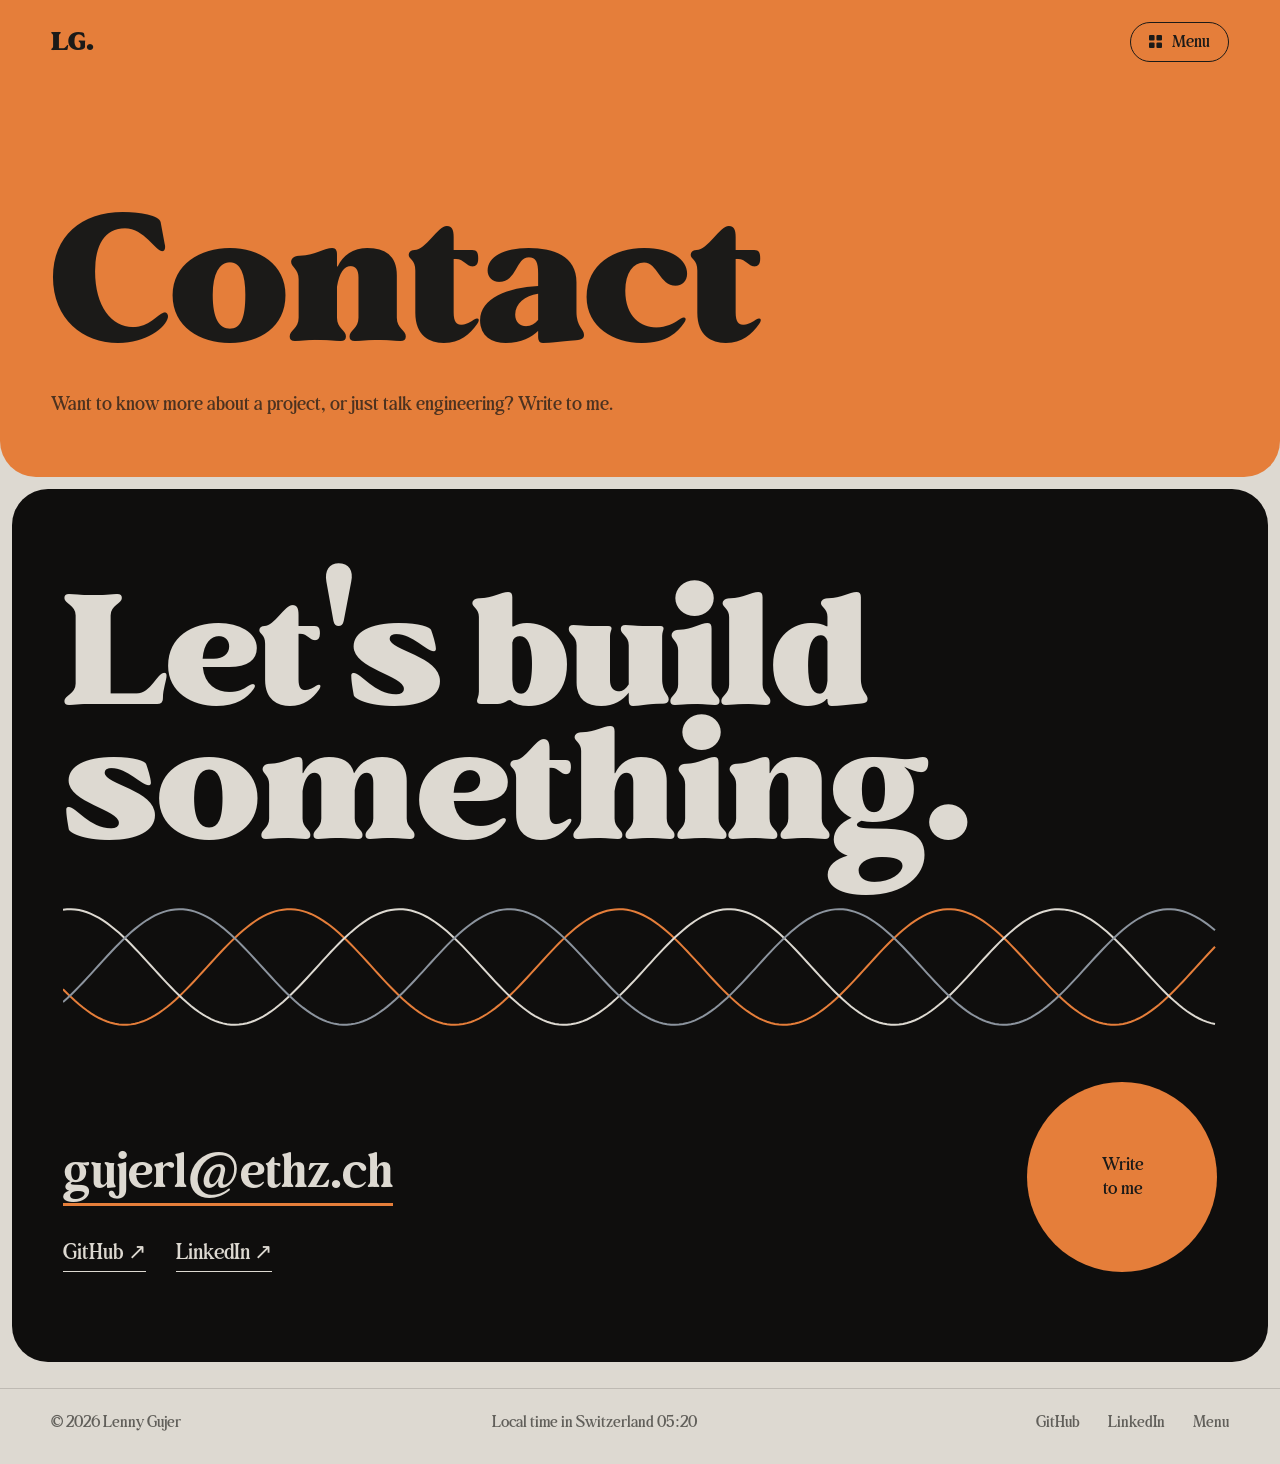
==== contact.html @ b388621c "Rebuild site around 3D generator sequence and tile menu - Home: scroll-driven 3D generator (three.js" ====
<!DOCTYPE html>
<html lang="en">
<head>
<meta charset="utf-8">
<meta name="viewport" content="width=device-width, initial-scale=1">
<title>Contact — Lenny Gujer</title>
<meta name="description" content="Get in touch with Lenny Gujer.">
<link rel="icon" href="data:image/svg+xml,%3Csvg xmlns='http://www.w3.org/2000/svg' viewBox='0 0 32 32'%3E%3Crect width='32' height='32' rx='7' fill='%231B1A18'/%3E%3Ccircle cx='16' cy='16' r='9' fill='none' stroke='%23DDD9D1' stroke-width='2.5'/%3E%3Ccircle cx='16' cy='16' r='3' fill='%23E57E3A'/%3E%3C/svg%3E">
<link rel="stylesheet" href="assets/fonts.css">
<link rel="stylesheet" href="assets/main.css">
</head>
<body class="page" style="--tone:var(--cop)">

<!-- Farbfläche, die beim Laden nach oben wegfährt (setzt den Übergang vom Kachel-Menü fort) -->
<div class="veil" aria-hidden="true"></div>
<script>try{var c=sessionStorage.getItem("veil");if(c){document.currentScript.previousElementSibling.style.background=c;sessionStorage.removeItem("veil")}}catch(e){}</script>

<nav class="nav" aria-label="Main">
  <a class="logo" href="index.html" aria-label="Lenny Gujer, start page">LG<i>.</i></a>
  <a class="menu-btn" href="index.html#tiles"><svg viewBox="0 0 14 14" aria-hidden="true"><rect width="6" height="6" rx="1.2"/><rect x="8" width="6" height="6" rx="1.2"/><rect y="8" width="6" height="6" rx="1.2"/><rect x="8" y="8" width="6" height="6" rx="1.2"/></svg>Menu</a>
</nav>

<header class="p-hero">
  <div class="wrap">
    <h1>Contact</h1>
    <p class="lead">Want to know more about a project, or just talk engineering? Write to me.</p>
  </div>
</header>

<main>
  <section class="sec sheet" id="contact">
    <div class="wrap">
      <h2 class="huge" data-rv>Let's build<br>something.</h2>
      <canvas id="waves" aria-hidden="true"></canvas>
      <div class="c-row" data-rv>
        <div>
          <a class="mail" id="mail"></a>
          <p class="c-links"><a data-gh target="_blank" rel="noopener">GitHub <span aria-hidden="true">↗</span></a><a data-li target="_blank" rel="noopener">LinkedIn <span aria-hidden="true">↗</span></a></p>
        </div>
        <a class="orb" id="orb"><span>Write<br>to me</span></a>
      </div>
    </div>
  </section>
</main>

<footer class="foot">
  <div class="wrap">
    <span id="copy"></span>
    <span id="clock"></span>
    <span class="f-links"><a data-gh target="_blank" rel="noopener">GitHub</a><a data-li target="_blank" rel="noopener">LinkedIn</a><a href="index.html#tiles">Menu</a></span>
  </div>
</footer>

<!-- Der Inhalt (Texte, Projekte, Links) steht in assets/content.js -->
<script src="assets/content.js"></script>
<script type="module" src="assets/site.js"></script>
</body>
</html>
---- assets/fonts.css ----
/* Schrift «Behind The Nineties» (Casloop Studio), frei für persönliche Nutzung.
   Die Dateien liegen in assets/fonts/. Der Browser lädt nur die Schnitte, die die Seite wirklich braucht. */
@font-face{font-family:"Behind The Nineties";font-weight:400;font-style:normal;font-display:swap;src:url(fonts/Behind-The-Nineties-Rg.otf) format("opentype")}
@font-face{font-family:"Behind The Nineties";font-weight:500;font-style:normal;font-display:swap;src:url(fonts/Behind-The-Nineties-Md.otf) format("opentype")}
@font-face{font-family:"Behind The Nineties";font-weight:600;font-style:normal;font-display:swap;src:url(fonts/Behind-The-Nineties-Smbd.otf) format("opentype")}
@font-face{font-family:"Behind The Nineties";font-weight:700;font-style:normal;font-display:swap;src:url(fonts/Behind-The-Nineties-Bd.otf) format("opentype")}
@font-face{font-family:"Behind The Nineties";font-weight:800;font-style:normal;font-display:swap;src:url(fonts/Behind-The-Nineties-Xbd.otf) format("opentype")}
@font-face{font-family:"Behind The Nineties";font-weight:900;font-style:normal;font-display:swap;src:url(fonts/Behind-The-Nineties-Blk.otf) format("opentype")}
---- assets/main.css ----
/* =====================================================================
   Lenny Gujer — Portfolio. Layout für Desktop-Browser.
   ===================================================================== */
:root{
  --paper:#DDD9D1;
  --ink:#1B1A18;
  --dark:#0F0E0D;
  --dim:rgba(27,26,24,.64);
  --rule:rgba(27,26,24,.16);
  /* Akzentfarben */
  --cop:#E57E3A;   /* Kupfer: in Arbeit */
  --lime:#B7D63E;  /* erledigt */
  --blue:#6C8CFF;  /* geplant */
  --lav:#C8B6F2;
  --yel:#F0C94A;
  --sky:#8FD0EC;
  --plum:#5E2140;
  --serif:"Behind The Nineties",Georgia,"Times New Roman",serif;
  --ease:cubic-bezier(.2,.7,.2,1);
  --pad:4vw;
}
*{box-sizing:border-box}
html{scroll-behavior:smooth;-webkit-text-size-adjust:100%}
body{margin:0;background:var(--paper);color:var(--ink);font:500 20px/1.5 var(--serif);overflow-x:clip;-webkit-font-smoothing:antialiased}
a{color:inherit}
a:focus-visible,[tabindex]:focus-visible{outline:2px solid var(--cop);outline-offset:4px}
img{display:block;max-width:100%}
h1,h2,h3,p{margin:0}
h2,h3{text-wrap:balance}
p{text-wrap:pretty}
::selection{background:var(--cop);color:var(--ink)}
.mono{font:500 16px/1.4 var(--serif)}

/* ---------- Navigation ---------- */
.nav{position:fixed;top:0;left:0;right:0;z-index:50;display:flex;justify-content:space-between;align-items:center;
  padding:22px var(--pad);color:#fff;mix-blend-mode:difference;transition:opacity .35s}
.nav.off{opacity:0;pointer-events:none}
.logo{font:800 26px/1 var(--serif);text-decoration:none}
.logo i{font-style:normal}
.menu-btn{display:inline-flex;align-items:center;gap:10px;padding:10px 18px 11px;border:1px solid currentColor;border-radius:999px;
  text-decoration:none;font:500 17px/1 var(--serif);transition:background .25s,color .25s;will-change:transform}
.menu-btn svg{width:13px;height:13px;fill:currentColor}
.menu-btn:hover{background:#fff;color:#000}

/* ---------- Generator-Sequenz ---------- */
.seq{position:relative}
.seq-pin{position:sticky;top:0;height:100vh;overflow:hidden;background:var(--dark);color:var(--paper)}
.seq-pin.lit{color:var(--ink)}
#gl{position:absolute;inset:0;width:100%;height:100%;display:block}
#leaders{position:absolute;inset:0;width:100%;height:100%;pointer-events:none;overflow:visible}
#leaders path{fill:none;stroke:var(--ink);stroke-width:1;opacity:0;transition:opacity .3s}
#leaders circle{fill:var(--ink);opacity:0;transition:opacity .3s}
#leaders .on{opacity:.7}
#leaders circle.on{opacity:1}
#leaders .hi{stroke:var(--ink);opacity:1;stroke-width:1.4}
.lab{position:absolute;font:500 16px/1 var(--serif);white-space:nowrap;color:var(--ink);
  padding:6px 8px;margin:-6px -8px;border-radius:5px;opacity:0;pointer-events:none;cursor:default;transition:opacity .3s,background .2s,color .2s}
.lab.on{opacity:1;pointer-events:auto}
.lab.hi{background:var(--ink);color:var(--paper)}

/* Intro */
.intro{position:absolute;left:var(--pad);bottom:7vh;will-change:transform,opacity}
.intro .role{margin:0 0 22px .5vw;opacity:.75}
#name{font:800 clamp(90px,13.4vw,236px)/.84 var(--serif);letter-spacing:-.012em;text-shadow:0 0 40px rgba(15,14,13,.55)}
#name .ln{display:block;overflow:hidden;padding:.06em .04em .02em 0}
#name .ch{display:inline-block;transform:translateY(105%);animation:rise 1s var(--ease) forwards;animation-delay:calc(var(--i)*45ms + .15s)}
#name .dot{color:var(--cop)}
@keyframes rise{to{transform:none}}
.hint{position:absolute;right:var(--pad);bottom:7vh;display:flex;align-items:center;gap:14px;opacity:.7}
.hint::after{content:"";width:1px;height:46px;background:linear-gradient(currentColor,transparent);animation:drop 1.8s ease-in-out infinite}
@keyframes drop{0%{transform:scaleY(0);transform-origin:top}55%{transform:scaleY(1);transform-origin:top}56%{transform-origin:bottom}100%{transform:scaleY(0);transform-origin:bottom}}

/* Übersicht und Etappen-Karten (oben links) */
.ov,.cards{position:absolute;left:var(--pad);top:15vh;width:min(34rem,33vw)}
.ov{opacity:0;visibility:hidden}
.eyebrow{display:flex;align-items:center;gap:10px;margin-bottom:22px;color:var(--dim)}
.eyebrow i{width:9px;height:9px;border-radius:50%;background:var(--c,var(--cop))}
.ov h2{font:600 clamp(46px,5.1vw,84px)/.98 var(--serif);margin-bottom:22px}
.lead{font-size:clamp(19px,1.45vw,23px);line-height:1.45;color:var(--dim);max-width:31em}
.specs{display:grid;grid-template-columns:repeat(3,auto);justify-content:start;gap:0 34px;margin:28px 0 30px}
.specs div{border-top:1px solid var(--rule);padding:10px 0 14px;min-width:7.5em}
.specs dt{font:500 15px/1.4 var(--serif);color:var(--dim)}
.specs dd{margin:2px 0 0;font-weight:600;font-size:21px}
.btn{display:inline-flex;align-items:center;gap:.6em;padding:.85em 1.3em;border:1px solid currentColor;border-radius:999px;
  text-decoration:none;font:500 16px/1 var(--serif);transition:background .25s,color .25s;will-change:transform}
.m-in{display:inline-flex;align-items:center;gap:.6em;will-change:transform}
.btn:hover{background:var(--ink);color:var(--paper)}
.sheet .btn:hover{background:var(--paper);color:var(--ink)}

.card{position:absolute;left:0;top:0;width:100%;opacity:0;transform:translateY(26px);pointer-events:none;
  transition:opacity .45s var(--ease),transform .55s var(--ease)}
.card.on{opacity:1;transform:none;pointer-events:auto}
.c-meta{display:flex;align-items:center;gap:16px;margin-bottom:20px}
.c-no{font:500 16px/1 var(--serif);color:var(--dim)}
.chip{display:inline-flex;align-items:center;gap:8px;padding:6px 12px 6px;border-radius:999px;font:500 15px/1 var(--serif);border:1px solid var(--ink)}
.chip.done{background:var(--lime);border-color:var(--lime)}
.chip.active{background:var(--cop);border-color:var(--cop)}
.chip.active::before{content:"";width:7px;height:7px;border-radius:50%;background:var(--ink);animation:blink 1.4s ease-in-out infinite}
.chip.planned{border-style:dashed;color:var(--ink)}
.chip.planned::before{content:"";width:7px;height:7px;border-radius:50%;background:var(--blue)}
@keyframes blink{50%{opacity:.15}}
.card h3{font:600 clamp(38px,3.9vw,62px)/1 var(--serif);margin-bottom:20px}
.card p{font-size:clamp(19px,1.45vw,23px);line-height:1.45;color:var(--dim);max-width:27em}
.card figure{margin:22px 0 0;max-width:340px;border-radius:12px;overflow:hidden}

/* Oszilloskop (Etappe «Testing») */
#scope{position:absolute;left:var(--pad);top:53vh;width:min(430px,31vw);height:150px;opacity:0;transition:opacity .4s}
#scope.on{opacity:1}

/* ---------- Kachel-Menü ---------- */
.menu{position:absolute;inset:0;display:grid;grid-template-columns:repeat(12,minmax(0,1fr));grid-template-rows:repeat(6,minmax(0,1fr));gap:10px;padding:10px;
  visibility:hidden;pointer-events:none;will-change:transform;color:var(--ink)}
.menu.on{visibility:visible}
.menu.ready{pointer-events:auto}
.tile{position:relative;display:block;overflow:hidden;border-radius:16px;padding:22px 26px;text-decoration:none;color:var(--ink)}
.tile h3{font:600 clamp(26px,2.7vw,44px)/1 var(--serif);position:relative;z-index:1}
.tile small{display:block;margin-top:8px;font-size:15px;opacity:.75;position:relative;z-index:1}
.tile .art{position:absolute;transition:transform .6s var(--ease)}
.tile svg.art{fill:none;stroke:currentColor;stroke-width:2.2;stroke-linecap:round;stroke-linejoin:round}
.t-about{grid-column:1/4;grid-row:1/5;background:var(--lav)}
.t-proj{grid-column:4/10;grid-row:1/3;background:var(--yel)}
.t-cv{grid-column:10/13;grid-row:1/4;background:var(--sky)}
.t-hole{grid-column:4/8;grid-row:3/5;box-shadow:inset 0 0 0 1.5px var(--ink)}
.t-skill{grid-column:8/10;grid-row:3/5;background:var(--lime)}
.t-contact{grid-column:10/13;grid-row:4/7;background:var(--cop)}
.t-gh{grid-column:1/4;grid-row:5/7;background:var(--ink);color:var(--paper)}
.t-now{grid-column:4/10;grid-row:5/7;background:var(--plum);color:var(--paper)}

.t-photo{position:absolute;right:7%;bottom:-7%;width:68%;aspect-ratio:4/5;object-fit:cover;border-radius:12px;transform:rotate(5deg);
  transition:transform .6s var(--ease);box-shadow:0 18px 40px rgba(27,26,24,.25)}
.t-about:hover .t-photo{transform:rotate(0) translateY(-5%) scale(1.03)}
.a-timer{right:5%;bottom:8%;height:74%;aspect-ratio:1}
.a-timer .arc{stroke-width:9;stroke-dasharray:28 100;transform:rotate(-90deg);transform-origin:60px 64px;transition:stroke-dasharray 1.1s var(--ease)}
.t-proj:hover .a-timer .arc{stroke-dasharray:86 100}
.a-path{right:8%;bottom:8%;height:56%;aspect-ratio:120/170}
.a-path circle{fill:var(--sky);transition:fill .3s}
.t-cv:hover .a-path circle{fill:var(--ink)}
.t-cv:hover .a-path circle:nth-of-type(2){transition-delay:.12s}
.t-cv:hover .a-path circle:nth-of-type(3){transition-delay:.24s}
.a-chip{right:9%;bottom:8%;width:58%;aspect-ratio:1}
.t-skill:hover .a-chip{transform:rotate(90deg)}
.a-at{right:4%;bottom:-9%;font:800 clamp(140px,17vw,290px)/1 var(--serif)}
.t-contact:hover .a-at{transform:rotate(-14deg) scale(1.05)}
.a-arrow{right:7%;bottom:-2%;font:500 clamp(90px,10vw,170px)/1 var(--serif)}
.t-gh:hover .a-arrow{transform:translate(10%,-12%)}
.a-waves{left:0;right:0;bottom:10%;width:100%;height:46%}
.a-waves path{stroke-width:2.4;vector-effect:non-scaling-stroke;animation:flow 2.6s linear infinite;animation-play-state:paused}
.a-waves .w1{stroke:var(--cop)}
.a-waves .w2{stroke:var(--paper)}
.a-waves .w3{stroke:#9aa2ac}
.t-now:hover .a-waves path{animation-play-state:running}
@keyframes flow{to{transform:translateX(-200px)}}
.t-hole h3{opacity:var(--ho,1)}
.t-hole small{opacity:calc(var(--ho,1)*.6)}
.t-hole:hover{box-shadow:inset 0 0 0 3px var(--ink)}

/* ---------- Abschnitte ---------- */
main{position:relative;z-index:1;background:var(--paper)}
.sec{padding:clamp(110px,17vh,190px) 0}
.wrap{max-width:1360px;margin:0 auto;padding:0 var(--pad)}
.sec h2{font:600 clamp(52px,6.2vw,104px)/.96 var(--serif)}
.head{display:grid;grid-template-columns:minmax(0,1.15fr) minmax(0,1fr);gap:6vw;align-items:end;margin-bottom:64px}
[data-rv]{opacity:0;transform:translateY(46px);transition:opacity 1s var(--ease) var(--d,0s),transform 1s var(--ease) var(--d,0s)}
[data-rv].in{opacity:1;transform:none}

.sheet{background:var(--dark);color:var(--paper);border-radius:36px;margin:0 12px;--dim:rgba(221,217,209,.62);--rule:rgba(221,217,209,.16)}

/* About */
.me-grid{display:grid;grid-template-columns:minmax(0,1.5fr) minmax(0,1fr);gap:7vw;align-items:start}
.big{font:600 clamp(34px,3.7vw,60px)/1.08 var(--serif);margin-bottom:44px}
.me-more{display:grid;grid-template-columns:1fr 1fr;gap:34px;color:var(--dim);font-size:21px;line-height:1.45}
.facts{display:grid;grid-template-columns:repeat(4,auto);justify-content:start;gap:0 40px;margin:56px 0 0}
.facts div{border-top:1px solid var(--rule);padding-top:12px}
.facts dt{color:var(--dim);font-size:15px}
.facts dd{margin:2px 0 0;font:600 20px/1.25 var(--serif)}
.me-pic{position:relative;margin:0}
.me-pic::before{content:"";position:absolute;inset:8% -7% -6% 12%;border-radius:22px;background:var(--lav)}
.me-frame{position:relative;border-radius:22px;overflow:hidden;aspect-ratio:777/1000}
.me-frame img{width:100%;height:112%;object-fit:cover;will-change:transform}

/* Projects */
.rows{border-top:1px solid var(--rule)}
.row{display:grid;grid-template-columns:5rem minmax(0,1fr) minmax(0,1.25fr) 11rem 4rem;gap:28px;align-items:center;padding:34px 0;border-bottom:1px solid var(--rule);
  text-decoration:none;position:relative;transition:padding .45s var(--ease)}
.row::before{content:"";position:absolute;inset:0 -3vw;border-radius:18px;background:var(--paper);opacity:0;transform:scaleY(.6);transition:opacity .3s,transform .45s var(--ease)}
.row>*{position:relative;transition:color .25s}
.row:hover{padding-left:20px;padding-right:20px}
.row:hover::before{opacity:1;transform:none}
.row:hover>*{color:var(--ink)}
.r-no,.r-when{color:var(--dim)}
.r-title{font:600 clamp(40px,4.6vw,76px)/1 var(--serif)}
.r-text{color:var(--dim);font-size:19px;line-height:1.4}
.r-text em{display:block;margin-top:10px;font:500 15px/1.4 var(--serif);font-style:normal;opacity:.8}
.r-go{font-size:44px;line-height:1;justify-self:end;transition:transform .4s var(--ease),color .25s}
.row:hover .r-go{transform:translate(6px,-6px)}
.peek{position:fixed;left:0;top:0;z-index:40;width:330px;aspect-ratio:16/10;border-radius:16px;overflow:hidden;pointer-events:none;
  background:var(--yel);color:var(--ink);display:grid;place-items:center;font:800 150px/1 var(--serif);
  transform:translate(-50%,-50%) scale(0);transition:transform .4s var(--ease);box-shadow:0 30px 60px rgba(0,0,0,.35)}
.peek.on{transform:translate(-50%,-50%) scale(1)}
.peek img{position:absolute;inset:0;width:100%;height:100%;object-fit:cover}

/* CV */
.cv-grid{display:grid;grid-template-columns:minmax(0,1.15fr) minmax(0,1fr);gap:6vw}
.time{margin:0 0 34px;padding:0;list-style:none}
.time li{display:grid;grid-template-columns:10rem 1fr;gap:24px;padding:24px 0;border-top:1px solid var(--rule);position:relative}
.time li::before{content:"";position:absolute;left:-22px;top:33px;width:9px;height:9px;border-radius:50%;background:var(--sky);box-shadow:0 0 0 1.5px var(--ink)}
.time .yr{color:var(--dim);padding-top:8px}
.time strong{display:block;font-weight:600;font-size:clamp(26px,2.3vw,36px);line-height:1.1}
.time span{color:var(--dim)}
.stack{margin:0}
.stack div{padding:20px 0 22px;border-top:1px solid var(--rule)}
.stack dt{color:var(--dim);margin-bottom:12px;font:500 15px/1.4 var(--serif)}
.stack dd{margin:0;display:flex;flex-wrap:wrap;gap:8px}
.stack dd span{padding:7px 14px 8px;border:1px solid var(--ink);border-radius:999px;font-size:17px;line-height:1.1;transition:background .2s,color .2s}
.stack dd span:hover{background:var(--ink);color:var(--paper)}

/* Contact */
.huge{font:800 clamp(80px,12.2vw,214px)/.86 var(--serif)!important;letter-spacing:-.012em}
#waves{display:block;width:100%;height:170px;margin:26px 0 30px}
.c-row{display:flex;justify-content:space-between;align-items:flex-end;gap:40px}
.mail{display:inline-block;margin-top:22px;font:600 clamp(30px,3.8vw,62px)/1.1 var(--serif);text-decoration:none;
  background:linear-gradient(var(--cop),var(--cop)) 0 100%/100% 3px no-repeat;padding-bottom:8px;transition:color .25s}
.mail:hover{color:var(--cop)}
.orb{flex:none;width:190px;height:190px;border-radius:50%;background:var(--cop);color:var(--ink);display:grid;place-items:center;text-align:center;
  text-decoration:none;font:500 18px/1.35 var(--serif);cursor:pointer;transition:background .25s;will-change:transform}
.orb:hover{background:var(--paper)}
.orb span{display:block}
.c-links{display:flex;gap:30px;margin-top:30px;font-size:22px}
.c-links a{display:inline-block;text-decoration:none;background:linear-gradient(currentColor,currentColor) 0 100%/100% 1px no-repeat;padding-bottom:3px}
.c-links a:hover{color:var(--cop)}

/* ---------- Fuss (alle Seiten) ---------- */
.foot{position:relative;z-index:1;background:var(--paper);padding:26px 0 30px}
.foot .wrap{display:flex;justify-content:space-between;gap:20px;padding-top:22px;border-top:1px solid var(--rule);color:var(--dim);font:500 16px/1.4 var(--serif)}
.foot a{display:inline-block;margin-left:28px;text-decoration:none;transition:color .2s}
.foot a:hover{color:var(--ink)}

/* ---------- Unterseiten (About, Projects, CV, Contact) ---------- */
.page .nav{position:absolute;mix-blend-mode:normal;color:var(--ink)}
.page .menu-btn:hover{background:var(--ink);color:var(--paper)}
.p-hero{background:var(--tone);border-radius:0 0 36px 36px;padding:clamp(150px,23vh,230px) 0 58px}
.p-hero h1{font:800 clamp(96px,14vw,250px)/.86 var(--serif);letter-spacing:-.012em}
.p-hero .lead{margin-top:30px;color:rgba(27,26,24,.76);max-width:34em}
.p-hero .lead:empty{display:none}
.page .sec{padding:clamp(70px,11vh,120px) 0 clamp(80px,12vh,130px)}
.page .sheet{margin-top:12px;margin-bottom:0}
.page #contact{padding-bottom:clamp(70px,10vh,110px)}
/* Übergang vom Kachel-Menü: Kachel wächst auf Bildschirmgrösse, Unterseite beginnt in derselben Farbe */
.grow{position:fixed;z-index:95;border-radius:16px;pointer-events:none;
  transition:left .48s cubic-bezier(.7,0,.2,1),top .48s cubic-bezier(.7,0,.2,1),width .48s cubic-bezier(.7,0,.2,1),height .48s cubic-bezier(.7,0,.2,1),border-radius .48s}
.veil{position:fixed;inset:0;z-index:90;background:var(--tone);pointer-events:none;animation:veil .8s cubic-bezier(.7,0,.2,1) .12s forwards}
@keyframes veil{to{transform:translateY(-101%)}}

/* ---------- Ohne WebGL: alles als normale Seite ---------- */
.no-gl .seq{height:auto!important}
.no-gl .seq-pin{position:relative;height:auto;overflow:visible;background:var(--paper);color:var(--ink);padding:150px var(--pad) 70px}
.no-gl #gl,.no-gl #leaders,.no-gl #labels,.no-gl #scope,.no-gl .hint,.no-gl .t-hole{display:none}
.no-gl .intro,.no-gl .ov,.no-gl .cards,.no-gl .card{position:static;opacity:1!important;visibility:visible!important;transform:none!important;width:auto;max-width:44rem}
.no-gl #name{text-shadow:none}
.no-gl .intro{max-width:none}
.no-gl .ov{margin-top:90px}
.no-gl .card{margin-top:60px;pointer-events:auto}
.no-gl .menu{position:relative;height:88vh;margin:90px calc(var(--pad)*-1) 0;visibility:visible;pointer-events:auto;transform:none!important}
.no-gl .nav{mix-blend-mode:normal;color:var(--ink)}

@media (prefers-reduced-motion:reduce){
  html{scroll-behavior:auto}
  #name .ch{animation:none;transform:none}
  [data-rv]{opacity:1;transform:none;transition:none}
  .hint::after,.chip.active::before{animation:none}
  .veil{display:none}
}
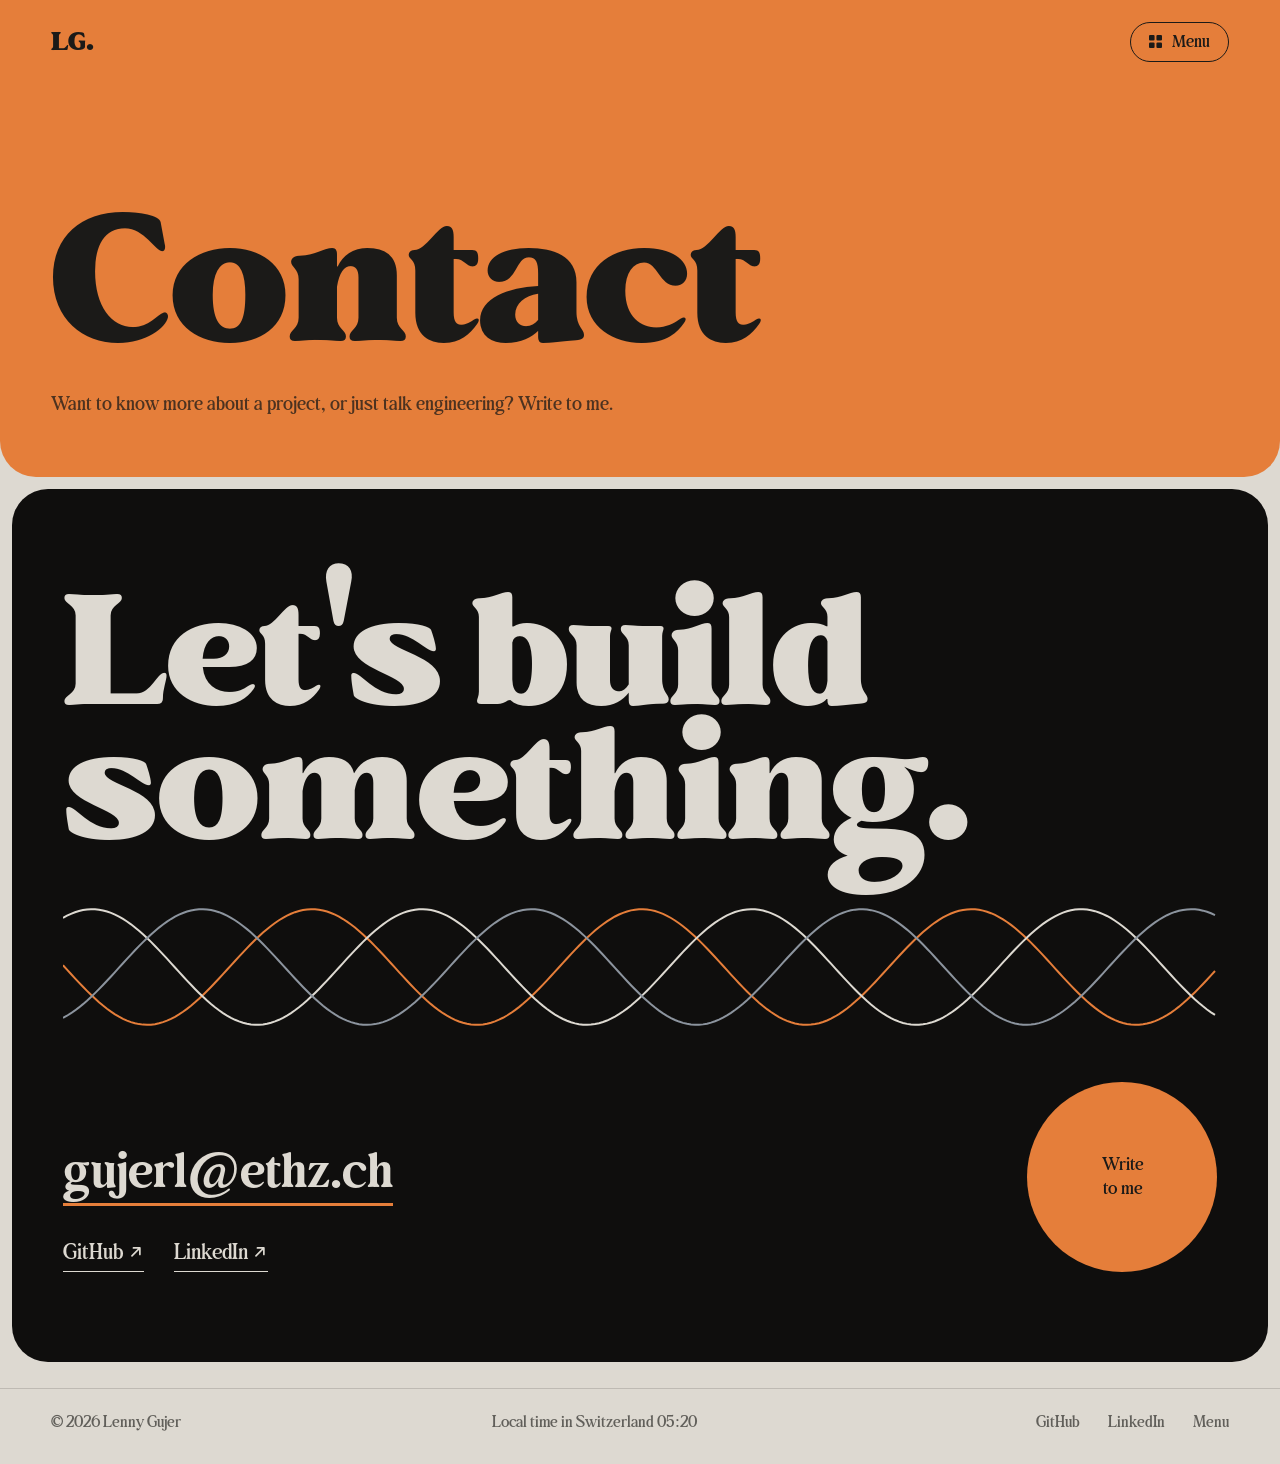
==== commit 65a4c9cf: "Make the site responsive for all screen formats and phones - Generator sequence adapts to 4:3 up to " ====
--- a/contact.html
+++ b/contact.html
@@ -35,7 +35,7 @@
       <div class="c-row" data-rv>
         <div>
           <a class="mail" id="mail"></a>
-          <p class="c-links"><a data-gh target="_blank" rel="noopener">GitHub <span aria-hidden="true">↗</span></a><a data-li target="_blank" rel="noopener">LinkedIn <span aria-hidden="true">↗</span></a></p>
+          <p class="c-links"><a data-gh target="_blank" rel="noopener">GitHub <svg class="arr" viewBox="0 0 16 16" aria-hidden="true"><path d="M4 12 12 4M5.5 4H12v6.5"/></svg></a><a data-li target="_blank" rel="noopener">LinkedIn <svg class="arr" viewBox="0 0 16 16" aria-hidden="true"><path d="M4 12 12 4M5.5 4H12v6.5"/></svg></a></p>
         </div>
         <a class="orb" id="orb"><span>Write<br>to me</span></a>
       </div>
--- a/assets/main.css
+++ b/assets/main.css
@@ -1,5 +1,5 @@
 /* =====================================================================
-   Lenny Gujer — Portfolio. Layout für Desktop-Browser.
+   Lenny Gujer — Portfolio. Desktop (alle Bildformate), Tablet und Handy.
    ===================================================================== */
 :root{
   --paper:#DDD9D1;
@@ -44,7 +44,7 @@
 
 /* ---------- Generator-Sequenz ---------- */
 .seq{position:relative}
-.seq-pin{position:sticky;top:0;height:100vh;overflow:hidden;background:var(--dark);color:var(--paper)}
+.seq-pin{position:sticky;top:0;height:100vh;height:100dvh;overflow:hidden;background:var(--dark);color:var(--paper)}
 .seq-pin.lit{color:var(--ink)}
 #gl{position:absolute;inset:0;width:100%;height:100%;display:block}
 #leaders{position:absolute;inset:0;width:100%;height:100%;pointer-events:none;overflow:visible}
@@ -59,23 +59,23 @@
 .lab.hi{background:var(--ink);color:var(--paper)}
 
 /* Intro */
-.intro{position:absolute;left:var(--pad);bottom:7vh;will-change:transform,opacity}
+.intro{position:absolute;left:calc(var(--side,0px) + var(--pad));bottom:7vh;will-change:transform,opacity}
 .intro .role{margin:0 0 22px .5vw;opacity:.75}
 #name{font:800 clamp(90px,13.4vw,236px)/.84 var(--serif);letter-spacing:-.012em;text-shadow:0 0 40px rgba(15,14,13,.55)}
 #name .ln{display:block;overflow:hidden;padding:.06em .04em .02em 0}
 #name .ch{display:inline-block;transform:translateY(105%);animation:rise 1s var(--ease) forwards;animation-delay:calc(var(--i)*45ms + .15s)}
 #name .dot{color:var(--cop)}
 @keyframes rise{to{transform:none}}
-.hint{position:absolute;right:var(--pad);bottom:7vh;display:flex;align-items:center;gap:14px;opacity:.7}
+.hint{position:absolute;right:calc(var(--side,0px) + var(--pad));bottom:7vh;display:flex;align-items:center;gap:14px;opacity:.7}
 .hint::after{content:"";width:1px;height:46px;background:linear-gradient(currentColor,transparent);animation:drop 1.8s ease-in-out infinite}
 @keyframes drop{0%{transform:scaleY(0);transform-origin:top}55%{transform:scaleY(1);transform-origin:top}56%{transform-origin:bottom}100%{transform:scaleY(0);transform-origin:bottom}}
 
 /* Übersicht und Etappen-Karten (oben links) */
-.ov,.cards{position:absolute;left:var(--pad);top:15vh;width:min(34rem,33vw)}
+.ov,.cards{position:absolute;left:calc(var(--side,0px) + var(--pad));top:max(96px,15vh);width:min(34rem,33vw)}
 .ov{opacity:0;visibility:hidden}
 .eyebrow{display:flex;align-items:center;gap:10px;margin-bottom:22px;color:var(--dim)}
 .eyebrow i{width:9px;height:9px;border-radius:50%;background:var(--c,var(--cop))}
-.ov h2{font:600 clamp(46px,5.1vw,84px)/.98 var(--serif);margin-bottom:22px}
+.ov h2{font:600 clamp(36px,min(5.1vw,8.6vh),84px)/.98 var(--serif);margin-bottom:22px}
 .lead{font-size:clamp(19px,1.45vw,23px);line-height:1.45;color:var(--dim);max-width:31em}
 .specs{display:grid;grid-template-columns:repeat(3,auto);justify-content:start;gap:0 34px;margin:28px 0 30px}
 .specs div{border-top:1px solid var(--rule);padding:10px 0 14px;min-width:7.5em}
@@ -84,6 +84,9 @@
 .btn{display:inline-flex;align-items:center;gap:.6em;padding:.85em 1.3em;border:1px solid currentColor;border-radius:999px;
   text-decoration:none;font:500 16px/1 var(--serif);transition:background .25s,color .25s;will-change:transform}
 .m-in{display:inline-flex;align-items:center;gap:.6em;will-change:transform}
+/* Pfeile als Grafik statt Schriftzeichen: iPhone und iPad würden das Zeichen ↗ sonst als Emoji zeigen. */
+.arr{display:inline-block;flex:none;width:.72em;height:.72em;fill:none;stroke:currentColor;stroke-width:1.7;stroke-linecap:round;stroke-linejoin:round;vertical-align:-.02em}
+.r-go .arr{width:.8em;height:.8em;stroke-width:1.1}
 .btn:hover{background:var(--ink);color:var(--paper)}
 .sheet .btn:hover{background:var(--paper);color:var(--ink)}
 
@@ -99,12 +102,12 @@
 .chip.planned{border-style:dashed;color:var(--ink)}
 .chip.planned::before{content:"";width:7px;height:7px;border-radius:50%;background:var(--blue)}
 @keyframes blink{50%{opacity:.15}}
-.card h3{font:600 clamp(38px,3.9vw,62px)/1 var(--serif);margin-bottom:20px}
+.card h3{font:600 clamp(32px,min(3.9vw,7vh),62px)/1 var(--serif);margin-bottom:20px}
 .card p{font-size:clamp(19px,1.45vw,23px);line-height:1.45;color:var(--dim);max-width:27em}
 .card figure{margin:22px 0 0;max-width:340px;border-radius:12px;overflow:hidden}
 
 /* Oszilloskop (Etappe «Testing») */
-#scope{position:absolute;left:var(--pad);top:53vh;width:min(430px,31vw);height:150px;opacity:0;transition:opacity .4s}
+#scope{position:absolute;left:calc(var(--side,0px) + var(--pad));top:53vh;width:min(430px,31vw);height:150px;opacity:0;transition:opacity .4s}
 #scope.on{opacity:1}
 
 /* ---------- Kachel-Menü ---------- */
@@ -141,7 +144,7 @@
 .t-skill:hover .a-chip{transform:rotate(90deg)}
 .a-at{right:4%;bottom:-9%;font:800 clamp(140px,17vw,290px)/1 var(--serif)}
 .t-contact:hover .a-at{transform:rotate(-14deg) scale(1.05)}
-.a-arrow{right:7%;bottom:-2%;font:500 clamp(90px,10vw,170px)/1 var(--serif)}
+.a-arrow{right:8%;bottom:9%;width:46%;max-height:62%;aspect-ratio:1;stroke-width:2.6!important}
 .t-gh:hover .a-arrow{transform:translate(10%,-12%)}
 .a-waves{left:0;right:0;bottom:10%;width:100%;height:46%}
 .a-waves path{stroke-width:2.4;vector-effect:non-scaling-stroke;animation:flow 2.6s linear infinite;animation-play-state:paused}
@@ -191,7 +194,7 @@
 .r-title{font:600 clamp(40px,4.6vw,76px)/1 var(--serif)}
 .r-text{color:var(--dim);font-size:19px;line-height:1.4}
 .r-text em{display:block;margin-top:10px;font:500 15px/1.4 var(--serif);font-style:normal;opacity:.8}
-.r-go{font-size:44px;line-height:1;justify-self:end;transition:transform .4s var(--ease),color .25s}
+.r-go{display:flex;font-size:44px;line-height:1;justify-self:end;transition:transform .4s var(--ease),color .25s}
 .row:hover .r-go{transform:translate(6px,-6px)}
 .peek{position:fixed;left:0;top:0;z-index:40;width:330px;aspect-ratio:16/10;border-radius:16px;overflow:hidden;pointer-events:none;
   background:var(--yel);color:var(--ink);display:grid;place-items:center;font:800 150px/1 var(--serif);
@@ -263,6 +266,103 @@
 .no-gl .menu{position:relative;height:88vh;margin:90px calc(var(--pad)*-1) 0;visibility:visible;pointer-events:auto;transform:none!important}
 .no-gl .nav{mix-blend-mode:normal;color:var(--ink)}
 
+/* =====================================================================
+   Hochformat: Handy und Tablet hochkant (dieselbe Bedingung steht in home.js)
+   ===================================================================== */
+@media (max-width:759px), (max-aspect-ratio:9/10){
+  :root{--pad:20px}
+  body{font-size:17px}
+  .nav{padding:14px var(--pad)}
+  .logo{font-size:22px}
+  .menu-btn{padding:8px 14px 9px;font-size:15px;gap:8px}
+
+  /* Generator-Sequenz: Modell oben, Text unten */
+  .intro{bottom:max(6svh,40px);right:var(--pad)}
+  .intro .role{font-size:14px;margin:0 0 12px 2px}
+  #name{font-size:clamp(64px,21vw,170px)}
+  .hint,#labels,#leaders,#scope{display:none}
+  .ov,.cards{top:auto;bottom:max(4svh,22px);left:var(--pad);right:var(--pad);width:auto;max-width:36rem}
+  .card{top:auto;bottom:0}
+  .eyebrow{margin-bottom:12px}
+  .ov h2{font-size:clamp(34px,9.4vw,60px);margin-bottom:12px}
+  .lead{font-size:16px}
+  .specs{grid-template-columns:repeat(3,minmax(0,1fr));gap:0 16px;margin:16px 0 18px}
+  .specs div{min-width:0;padding:8px 0 10px}
+  .specs dt{font-size:13px}
+  .specs dd{font-size:17px}
+  .btn{font-size:15px}
+  .c-meta{margin-bottom:12px}
+  .card h3{font-size:clamp(30px,8.4vw,52px);margin-bottom:12px}
+  .card p{font-size:16px}
+
+  /* Kachel-Menü: 4 Spalten, 8 Zeilen */
+  .menu{grid-template-columns:repeat(4,minmax(0,1fr));grid-template-rows:repeat(8,minmax(0,1fr));gap:8px;padding:8px}
+  .tile{padding:14px 16px;border-radius:14px}
+  .tile h3{font-size:clamp(20px,5.8vw,34px)}
+  .tile small{font-size:12px;margin-top:4px}
+  .t-about{grid-column:1/3;grid-row:1/4}
+  .t-proj{grid-column:3/5;grid-row:1/3}
+  .t-cv{grid-column:3/5;grid-row:3/5}
+  .t-hole{grid-column:1/3;grid-row:4/6}
+  .t-skill{grid-column:3/5;grid-row:5/6}
+  .t-gh{grid-column:1/3;grid-row:6/8}
+  .t-contact{grid-column:3/5;grid-row:6/8}
+  .t-now{grid-column:1/5;grid-row:8/9}
+  .t-photo{width:74%;right:6%}
+  .a-timer{height:62%}
+  .a-path{height:62%}
+  .a-chip{width:auto;height:76%;right:6%;bottom:12%}
+  .a-at{font-size:clamp(90px,27vw,170px)}
+  .a-waves{height:40%;bottom:8%}
+
+  /* Unterseiten */
+  .p-hero{padding:116px 0 32px;border-radius:0 0 24px 24px}
+  .p-hero h1{font-size:clamp(58px,17vw,150px)}
+  .p-hero .lead{margin-top:16px}
+  .page .sec{padding:48px 0 64px}
+  .sheet{border-radius:24px;margin:0 8px}
+  .page .sheet{margin-top:8px}
+  .me-grid{grid-template-columns:1fr;gap:56px}
+  .big{font-size:clamp(28px,7.6vw,46px);margin-bottom:26px}
+  .me-more{grid-template-columns:1fr;gap:16px;font-size:17px}
+  .facts{grid-template-columns:1fr 1fr;gap:18px 24px;margin-top:34px}
+  .me-pic{max-width:440px;margin-right:7%}
+  .row{grid-template-columns:2rem minmax(0,1fr) 2rem;gap:8px 14px;padding:24px 0}
+  .row:hover{padding-left:0;padding-right:0}
+  .row::before{display:none}
+  .row:hover>*{color:inherit}
+  .r-no{grid-column:1;grid-row:1;align-self:center}
+  .r-title{grid-column:2;grid-row:1;font-size:clamp(34px,10vw,60px)}
+  .r-go{grid-column:3;grid-row:1;font-size:30px}
+  .r-text{grid-column:2/4;font-size:16px}
+  .r-when{grid-column:2/4}
+  .peek{display:none}
+  .cv-grid{grid-template-columns:1fr;gap:44px}
+  .time li{grid-template-columns:1fr;gap:4px;padding:18px 0 18px 22px}
+  .time li::before{left:0;top:25px}
+  .time .yr{padding-top:0}
+  .stack dd span{font-size:15px}
+  .huge{font-size:clamp(52px,15vw,130px)!important}
+  #waves{height:110px;margin:18px 0 22px}
+  .c-row{flex-direction:column;align-items:flex-start;gap:34px}
+  .mail{font-size:clamp(26px,7.6vw,48px)}
+  .orb{width:140px;height:140px;font-size:16px}
+  .c-links{font-size:19px;gap:24px}
+  .foot .wrap{flex-direction:column;gap:8px;font-size:14px}
+  .foot a{margin:0 22px 0 0}
+  .no-gl .seq-pin{padding:110px var(--pad) 50px}
+  .no-gl .menu{height:150vw;max-height:90vh}
+}
+/* Tablet quer und kleine Laptops */
+@media (min-width:760px) and (max-width:1100px) and (min-aspect-ratio:9/10){
+  :root{--pad:32px}
+  .ov,.cards,#scope{width:min(34rem,38vw)}
+  .me-more{grid-template-columns:1fr}
+  .facts{grid-template-columns:1fr 1fr;gap:18px 30px}
+  .row{grid-template-columns:3rem minmax(0,1fr) minmax(0,1.3fr) 3rem}
+  .r-when{display:none}
+}
+
 @media (prefers-reduced-motion:reduce){
   html{scroll-behavior:auto}
   #name .ch{animation:none;transform:none}
